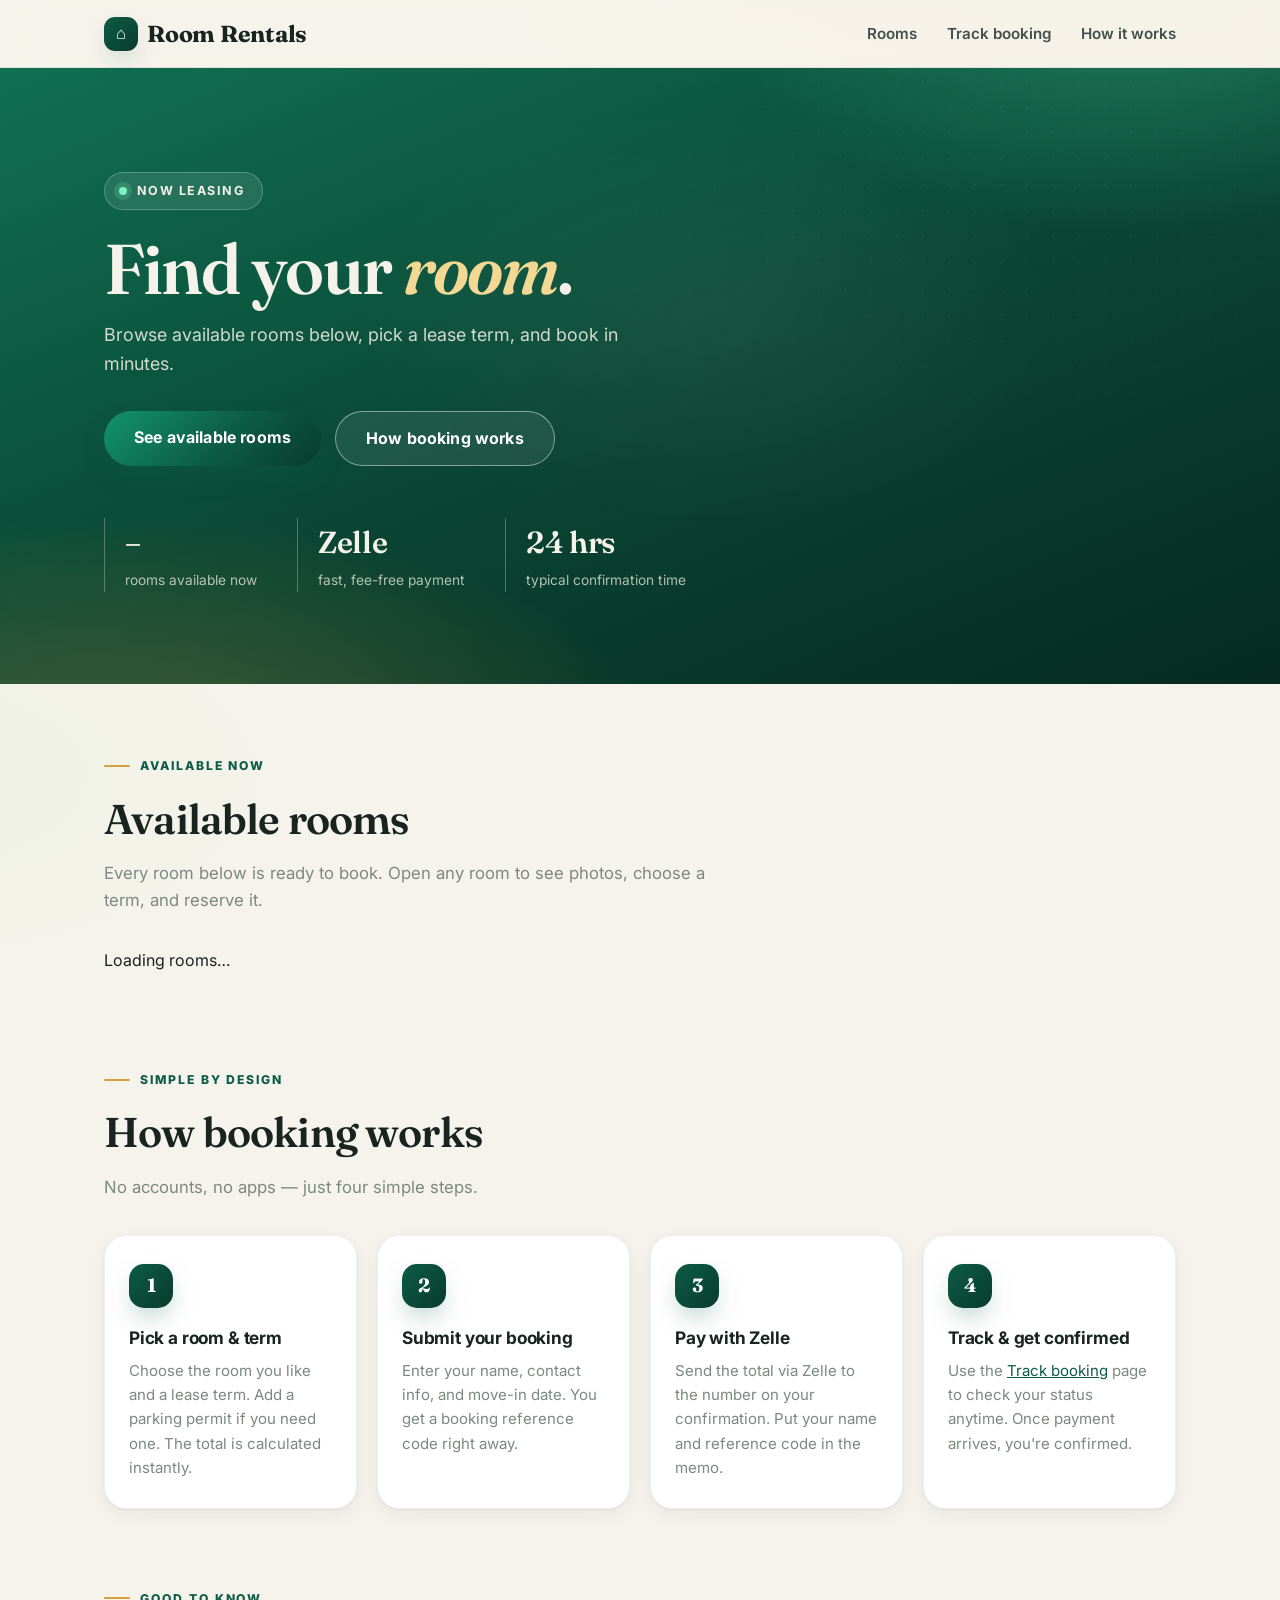
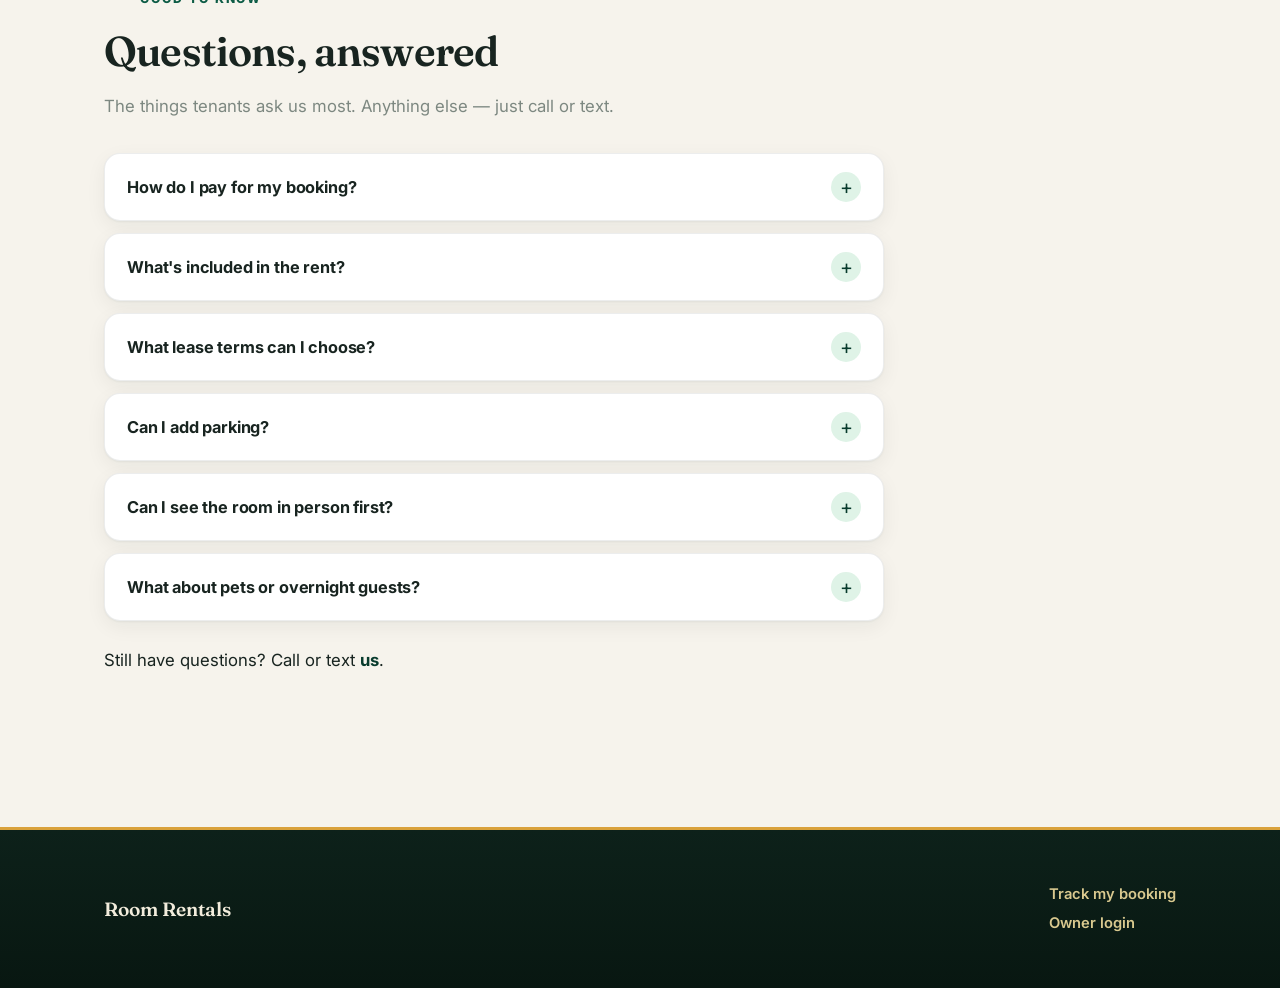
==== index.html @ 4727fe0f "Initial commit" ====
<!DOCTYPE html>
<html lang="en">
<head>
  <meta charset="UTF-8" />
  <meta name="viewport" content="width=device-width, initial-scale=1.0" />
  <meta name="theme-color" content="#083b2d" />
  <title>Rooms for Rent — Browse & Book Online</title>
  <meta name="description" content="Browse available rooms across our rental properties, pick your lease term, add parking, and book online in minutes. Pay easily with Zelle." />
  <meta property="og:type" content="website" />
  <meta property="og:title" content="Rooms for Rent — Browse & Book Online" />
  <meta property="og:description" content="Comfortable rooms for rent. Pick a term, book online, pay with Zelle." />
  <link rel="stylesheet" href="css/style.css" />
  <link rel="preconnect" href="https://fonts.googleapis.com" />
  <link rel="preconnect" href="https://fonts.gstatic.com" crossorigin />
  <link href="https://fonts.googleapis.com/css2?family=Fraunces:opsz,wght@9..144,500;9..144,600;9..144,700&family=Inter:wght@400;500;600;700;800&display=swap" rel="stylesheet" />
</head>
<body>
  <header class="site-header">
    <div class="wrap">
      <a class="brand" href="index.html"><span class="mark">⌂</span> <span id="brand-name">Room Rentals</span></a>
      <nav class="nav">
        <a href="index.html">Rooms</a>
        <a href="track.html">Track booking</a>
        <a href="#how">How it works</a>
      </nav>
    </div>
  </header>

  <section class="hero">
    <div class="wrap">
      <span class="hero-badge"><i></i>Now leasing</span>
      <h1 id="hero-title">Find your <em>room</em>.</h1>
      <p id="hero-tagline">Browse available rooms below, pick a lease term, and book in minutes.</p>
      <div class="hero-cta">
        <a class="btn" href="#rooms">See available rooms</a>
        <a class="btn ghost" href="#how">How booking works</a>
      </div>
      <div class="hero-stats">
        <div class="hstat"><strong id="stat-rooms">–</strong><span>rooms available now</span></div>
        <div class="hstat"><strong>Zelle</strong><span>fast, fee-free payment</span></div>
        <div class="hstat"><strong>24 hrs</strong><span>typical confirmation time</span></div>
      </div>
    </div>
  </section>

  <main class="wrap">
    <div id="config-warning"></div>

    <section class="section" id="rooms">
      <p class="eyebrow">Available now</p>
      <h2>Available rooms</h2>
      <p class="sub">Every room below is ready to book. Open any room to see photos, choose a term, and reserve it.</p>

      <div class="filters" id="filters" hidden>
        <div class="filter-row">
          <div class="field">
            <label for="f-search">Search</label>
            <input id="f-search" type="search" placeholder="Room or property name…" autocomplete="off" />
          </div>
          <div class="field">
            <label for="f-property">Property</label>
            <select id="f-property"><option value="">All properties</option></select>
          </div>
          <div class="field">
            <label for="f-price">Max price</label>
            <select id="f-price">
              <option value="">Any price</option>
              <option value="600">Up to $600/mo</option>
              <option value="800">Up to $800/mo</option>
              <option value="1000">Up to $1,000/mo</option>
              <option value="1500">Up to $1,500/mo</option>
            </select>
          </div>
          <div class="field">
            <label for="f-sort">Sort by</label>
            <select id="f-sort">
              <option value="featured">Featured</option>
              <option value="asc">Price: low to high</option>
              <option value="desc">Price: high to low</option>
            </select>
          </div>
        </div>
        <p class="filter-count" id="filter-count"></p>
      </div>

      <div id="listings"><p>Loading rooms…</p></div>
    </section>

    <section class="section" id="how">
      <p class="eyebrow">Simple by design</p>
      <h2>How booking works</h2>
      <p class="sub">No accounts, no apps — just four simple steps.</p>
      <div class="steps">
        <div class="step">
          <div class="num">1</div>
          <h4>Pick a room & term</h4>
          <p>Choose the room you like and a lease term. Add a parking permit if you need one. The total is calculated instantly.</p>
        </div>
        <div class="step">
          <div class="num">2</div>
          <h4>Submit your booking</h4>
          <p>Enter your name, contact info, and move-in date. You get a booking reference code right away.</p>
        </div>
        <div class="step">
          <div class="num">3</div>
          <h4>Pay with Zelle</h4>
          <p>Send the total via Zelle to the number on your confirmation. Put your name and reference code in the memo.</p>
        </div>
        <div class="step">
          <div class="num">4</div>
          <h4>Track & get confirmed</h4>
          <p>Use the <a href="track.html">Track booking</a> page to check your status anytime. Once payment arrives, you're confirmed.</p>
        </div>
      </div>
    </section>

    <section class="section" id="faq">
      <p class="eyebrow">Good to know</p>
      <h2>Questions, answered</h2>
      <p class="sub">The things tenants ask us most. Anything else — just call or text.</p>
      <div class="faq-list">
        <details>
          <summary>How do I pay for my booking?</summary>
          <p>With Zelle. After you submit a booking you'll see the exact total, our Zelle number, and your booking reference code. Send the total via Zelle and put your name plus the reference code in the memo so we can match it. We confirm within about 24 hours of receiving it.</p>
        </details>
        <details>
          <summary>What's included in the rent?</summary>
          <p>It varies by room — each listing shows its amenities. Most rooms include utilities and high-speed WiFi. Any security deposit is shown on the room page before you book.</p>
        </details>
        <details>
          <summary>What lease terms can I choose?</summary>
          <p>Pick from 1, 3, 6, or 12 months right on the room page. The total for the whole term is calculated for you before you commit.</p>
        </details>
        <details>
          <summary>Can I add parking?</summary>
          <p>Yes — tick the parking permit checkbox while booking. The monthly permit fee is added to your total automatically.</p>
        </details>
        <details>
          <summary>Can I see the room in person first?</summary>
          <p>Of course. Call or text us and we'll arrange a viewing at a time that suits you.</p>
        </details>
        <details>
          <summary>What about pets or overnight guests?</summary>
          <p>Policies vary by property — ask us before booking and we'll give you a straight answer.</p>
        </details>
      </div>
      <p class="faq-contact">Still have questions? Call or text <strong id="faq-contact">us</strong>.</p>
    </section>
  </main>

  <footer>
    <div class="wrap">
      <div>
        <p><strong id="foot-name">Room Rentals</strong></p>
        <p id="foot-contact"></p>
      </div>
      <div>
        <p><a href="track.html">Track my booking</a></p>
        <p><a href="admin.html">Owner login</a></p>
      </div>
    </div>
  </footer>

  <script type="module" src="js/home.js"></script>
</body>
</html>
---- css/style.css ----
/* ============================================================
   Room Rental Site — premium editorial design
   Fraunces (display) + Inter (UI), warm paper + deep pine + gold
   ============================================================ */
:root {
  --paper: #f6f3ec;
  --paper-deep: #efe9db;
  --card: #ffffff;
  --ink: #182420;
  --ink-soft: #43514b;
  --muted: #7d8881;
  --line: #e7dfcd;
  --pine: #0d5c46;
  --pine-deep: #083b2d;
  --pine-ink: #062a20;
  --pine-glow: #dff3e7;
  --gold: #d9a13b;
  --gold-soft: #fbf3e1;
  --danger: #d64545;
  --radius: 22px;
  --radius-sm: 14px;
  --shadow-sm: 0 1px 2px rgba(24, 36, 32, 0.05), 0 6px 20px rgba(24, 36, 32, 0.06);
  --shadow-md: 0 2px 6px rgba(24, 36, 32, 0.06), 0 20px 48px -14px rgba(24, 36, 32, 0.22);
  --shadow-pine: 0 12px 28px -10px rgba(13, 92, 70, 0.55);
  --font-display: "Fraunces", Georgia, "Times New Roman", serif;
  --font-body: "Inter", -apple-system, BlinkMacSystemFont, "Segoe UI", Roboto, Helvetica, Arial, sans-serif;
  --ease: cubic-bezier(0.22, 0.68, 0.32, 1);
}

* { box-sizing: border-box; }
html { scroll-behavior: smooth; }
body {
  margin: 0;
  font-family: var(--font-body);
  color: var(--ink);
  line-height: 1.6;
  background:
    radial-gradient(1100px 480px at 88% -4%, #f0e7d2 0%, transparent 60%),
    radial-gradient(900px 420px at -10% 30%, #eef2e4 0%, transparent 55%),
    var(--paper);
  -webkit-font-smoothing: antialiased;
}
::selection { background: var(--pine); color: #fff; }
a { color: var(--pine); }
img { max-width: 100%; display: block; }
:focus-visible { outline: 3px solid rgba(13, 92, 70, 0.45); outline-offset: 2px; border-radius: 6px; }

.wrap { max-width: 1120px; margin: 0 auto; padding: 0 24px; }

/* ---------- Header ---------- */
.site-header {
  background: rgba(246, 243, 236, 0.82);
  backdrop-filter: blur(16px) saturate(1.4);
  -webkit-backdrop-filter: blur(16px) saturate(1.4);
  border-bottom: 1px solid rgba(24, 36, 32, 0.09);
  position: sticky; top: 0; z-index: 50;
}
.site-header .wrap {
  display: flex; align-items: center; justify-content: space-between;
  padding-top: 15px; padding-bottom: 15px;
}
.brand {
  font-family: var(--font-display);
  font-weight: 700; font-size: 1.45rem;
  text-decoration: none; color: var(--ink);
  letter-spacing: -0.01em;
  display: inline-flex; align-items: center; gap: 9px;
}
.brand .mark {
  width: 34px; height: 34px; border-radius: 11px;
  background: linear-gradient(135deg, var(--pine), var(--pine-deep));
  color: #fff; display: inline-flex; align-items: center; justify-content: center;
  font-size: 1.05rem; box-shadow: var(--shadow-pine);
}
.brand em { font-style: normal; color: var(--pine); }
.nav a {
  margin-left: 26px; text-decoration: none;
  color: var(--ink-soft); font-weight: 600; font-size: 0.95rem;
  position: relative; transition: color 0.15s;
}
.nav a::after {
  content: ""; position: absolute; left: 0; bottom: -5px;
  width: 0; height: 2px; border-radius: 2px;
  background: var(--gold); transition: width 0.22s var(--ease);
}
.nav a:hover { color: var(--pine-deep); }
.nav a:hover::after { width: 100%; }

/* ---------- Hero ---------- */
.hero {
  position: relative; overflow: hidden;
  color: #f5f2e9;
  padding: 104px 0 92px;
  background:
    radial-gradient(880px 420px at 10% 115%, rgba(217, 161, 59, 0.30), transparent 62%),
    radial-gradient(720px 400px at 90% -12%, rgba(64, 200, 148, 0.35), transparent 60%),
    radial-gradient(500px 300px at 55% 40%, rgba(255, 255, 255, 0.05), transparent 70%),
    linear-gradient(158deg, #107052 0%, #0a4634 52%, #062a20 100%);
}
.hero::before {
  content: ""; position: absolute; inset: 0; pointer-events: none; opacity: 0.5;
  background-image: radial-gradient(rgba(255, 255, 255, 0.13) 1px, transparent 1.6px);
  background-size: 26px 26px;
  mask-image: radial-gradient(700px 420px at 78% 20%, #000 0%, transparent 70%);
  -webkit-mask-image: radial-gradient(700px 420px at 78% 20%, #000 0%, transparent 70%);
}
.hero .wrap { position: relative; }
.hero-badge {
  display: inline-flex; align-items: center; gap: 10px;
  background: rgba(255, 255, 255, 0.10);
  border: 1px solid rgba(255, 255, 255, 0.24);
  backdrop-filter: blur(6px);
  padding: 8px 18px 8px 14px; border-radius: 999px;
  font-size: 0.78rem; font-weight: 700;
  letter-spacing: 0.12em; text-transform: uppercase;
  animation: fadeUp 0.7s var(--ease) both;
}
.hero-badge i {
  width: 8px; height: 8px; border-radius: 50%;
  background: #7cf5c0; box-shadow: 0 0 0 5px rgba(124, 245, 192, 0.18);
  animation: pulse 2.2s ease-in-out infinite;
}
.hero h1 {
  font-family: var(--font-display);
  font-weight: 600;
  font-size: clamp(2.7rem, 6.2vw, 4.4rem);
  line-height: 1.04; letter-spacing: -0.025em;
  margin: 22px 0 16px; max-width: 14ch;
  animation: fadeUp 0.7s var(--ease) 0.08s both;
}
.hero h1 em { font-style: italic; color: #f3d894; }
.hero p {
  margin: 0 0 32px; font-size: 1.12rem; max-width: 560px;
  color: rgba(245, 242, 233, 0.85);
  animation: fadeUp 0.7s var(--ease) 0.16s both;
}
.hero-cta { display: flex; gap: 14px; flex-wrap: wrap; animation: fadeUp 0.7s var(--ease) 0.24s both; }
.hero-stats {
  display: flex; gap: 40px; flex-wrap: wrap; margin-top: 52px;
  animation: fadeUp 0.7s var(--ease) 0.32s both;
}
.hstat { border-left: 1px solid rgba(255, 255, 255, 0.28); padding-left: 20px; }
.hstat strong { display: block; font-family: var(--font-display); font-size: 1.9rem; font-weight: 600; letter-spacing: -0.01em; }
.hstat span { font-size: 0.86rem; color: rgba(245, 242, 233, 0.72); }

/* ---------- Buttons ---------- */
.btn {
  display: inline-block; border: 0; cursor: pointer;
  background: linear-gradient(135deg, #12946c 0%, var(--pine) 55%, var(--pine-deep) 100%);
  color: #fff;
  padding: 14px 30px; border-radius: 999px;
  font-size: 1rem; font-weight: 700; font-family: var(--font-body);
  text-decoration: none; letter-spacing: 0.01em;
  box-shadow: var(--shadow-pine);
  transition: transform 0.18s var(--ease), box-shadow 0.18s var(--ease), filter 0.18s;
}
.btn:hover { transform: translateY(-2px); filter: brightness(1.06); box-shadow: 0 18px 36px -10px rgba(13, 92, 70, 0.6); }
.btn:active { transform: translateY(0); }
.btn.secondary {
  background: var(--card); color: var(--pine-deep);
  border: 1.5px solid var(--line); box-shadow: var(--shadow-sm);
}
.btn.secondary:hover { border-color: var(--pine); box-shadow: var(--shadow-md); filter: none; }
.btn.ghost {
  background: rgba(255, 255, 255, 0.08); color: #fff;
  border: 1.5px solid rgba(255, 255, 255, 0.45); box-shadow: none;
  backdrop-filter: blur(6px);
}
.btn.ghost:hover { background: rgba(255, 255, 255, 0.16); filter: none; }
.btn.danger { background: linear-gradient(135deg, #e05656, #b33737); box-shadow: 0 12px 26px -10px rgba(214, 69, 69, 0.55); }
.btn.small { padding: 9px 18px; font-size: 0.87rem; }
.btn:disabled { opacity: 0.55; cursor: not-allowed; transform: none; }

/* ---------- Sections ---------- */
.section { padding: 72px 0 8px; }
.section:last-of-type { padding-bottom: 72px; }
.eyebrow {
  text-transform: uppercase; letter-spacing: 0.16em;
  font-size: 0.76rem; font-weight: 800; color: var(--pine);
  margin: 0 0 10px; display: flex; align-items: center; gap: 10px;
}
.eyebrow::before { content: ""; width: 26px; height: 2px; background: var(--gold); border-radius: 2px; }
.section h2 {
  font-family: var(--font-display); font-weight: 600;
  font-size: clamp(1.9rem, 3.6vw, 2.6rem);
  letter-spacing: -0.02em; margin: 0 0 8px;
}
.section .sub { color: var(--muted); margin: 0 0 34px; font-size: 1.05rem; max-width: 640px; }

/* ---------- Property groups & cards ---------- */
.property-group { margin-bottom: 56px; }
.property-group > h3 {
  font-family: var(--font-display); font-weight: 600;
  font-size: 1.5rem; letter-spacing: -0.01em; margin: 0 0 4px;
}
.property-group .addr { color: var(--muted); margin: 0 0 22px; font-size: 0.96rem; }

.cards { display: grid; gap: 26px; grid-template-columns: repeat(auto-fill, minmax(300px, 1fr)); }
.card {
  background: var(--card);
  border: 1px solid rgba(24, 36, 32, 0.07);
  border-radius: var(--radius); overflow: hidden;
  box-shadow: var(--shadow-sm);
  display: flex; flex-direction: column;
  transition: transform 0.28s var(--ease), box-shadow 0.28s var(--ease);
  animation: rise 0.7s var(--ease) both;
}
.cards .card:nth-child(2) { animation-delay: 0.07s; }
.cards .card:nth-child(3) { animation-delay: 0.14s; }
.cards .card:nth-child(4) { animation-delay: 0.21s; }
.cards .card:nth-child(5) { animation-delay: 0.28s; }
.cards .card:nth-child(6) { animation-delay: 0.35s; }
.card:hover { transform: translateY(-7px); box-shadow: var(--shadow-md); }
.card .photo { aspect-ratio: 16/10; background: var(--paper-deep); position: relative; overflow: hidden; }
.card .photo img { width: 100%; height: 100%; object-fit: cover; transition: transform 0.7s var(--ease); }
.card:hover .photo img { transform: scale(1.07); }
.photo-placeholder {
  width: 100%; height: 100%;
  display: flex; align-items: center; justify-content: center;
  background: linear-gradient(135deg, #cdeede 0%, #a7e3c3 55%, #8fd8b2 100%);
  color: var(--pine-deep); font-family: var(--font-display);
  font-weight: 700; font-size: 3rem;
}
.price-badge {
  position: absolute; left: 14px; bottom: 14px;
  background: rgba(10, 32, 25, 0.78);
  backdrop-filter: blur(8px); -webkit-backdrop-filter: blur(8px);
  color: #fff; font-weight: 800; font-size: 1.02rem;
  padding: 8px 16px; border-radius: 999px;
  border: 1px solid rgba(255, 255, 255, 0.22);
  box-shadow: 0 8px 20px rgba(0, 0, 0, 0.25);
}
.price-badge small { font-weight: 600; opacity: 0.75; font-size: 0.78rem; }
.card .body { padding: 22px 22px 24px; display: flex; flex-direction: column; gap: 9px; flex: 1; }
.card .body h4 { margin: 0; font-size: 1.22rem; font-weight: 700; letter-spacing: -0.01em; }
.card .prop { color: var(--muted); font-size: 0.9rem; margin: 0; display: flex; align-items: center; gap: 6px; }
.card .prop::before { content: "◈"; color: var(--gold); font-size: 0.7rem; }
.card .amenities { display: flex; flex-wrap: wrap; gap: 7px; margin: 5px 0 8px; }
.tag {
  background: var(--pine-glow); color: var(--pine-deep);
  border: 1px solid rgba(13, 92, 70, 0.16);
  font-size: 0.76rem; font-weight: 700; letter-spacing: 0.02em;
  padding: 4px 12px; border-radius: 999px;
}
.card .body .btn { margin-top: auto; text-align: center; }

/* ---------- Steps ---------- */
.steps { display: grid; gap: 20px; grid-template-columns: repeat(auto-fit, minmax(230px, 1fr)); }
.step {
  background: var(--card); border: 1px solid rgba(24, 36, 32, 0.07);
  border-radius: var(--radius); padding: 28px 24px; box-shadow: var(--shadow-sm);
  position: relative; overflow: hidden;
  transition: transform 0.25s var(--ease), box-shadow 0.25s var(--ease);
}
.step:hover { transform: translateY(-5px); box-shadow: var(--shadow-md); }
.step::after {
  content: ""; position: absolute; top: 0; left: 0; right: 0; height: 4px;
  background: linear-gradient(90deg, var(--pine), var(--gold));
  opacity: 0; transition: opacity 0.25s;
}
.step:hover::after { opacity: 1; }
.step .num {
  width: 44px; height: 44px; border-radius: 15px;
  background: linear-gradient(135deg, var(--pine), var(--pine-deep));
  color: #fff; font-family: var(--font-display);
  display: flex; align-items: center; justify-content: center;
  font-weight: 700; font-size: 1.2rem; margin-bottom: 16px;
  box-shadow: var(--shadow-pine);
}
.step h4 { margin: 0 0 8px; font-size: 1.08rem; letter-spacing: -0.01em; }
.step p { margin: 0; color: var(--muted); font-size: 0.94rem; }

/* ---------- Room detail ---------- */
.room-layout { display: grid; gap: 40px; grid-template-columns: 1fr; padding: 44px 0 70px; animation: fadeUp 0.6s var(--ease) both; }
@media (min-width: 960px) { .room-layout { grid-template-columns: 1.15fr 1fr; } }

.gallery .main {
  border-radius: var(--radius); overflow: hidden; background: var(--paper-deep);
  aspect-ratio: 16/10; box-shadow: var(--shadow-md);
  border: 1px solid rgba(24, 36, 32, 0.07);
}
.gallery .main img { width: 100%; height: 100%; object-fit: cover; }
.gallery .main .photo-placeholder { font-size: 4rem; }
.thumbs { display: flex; gap: 12px; margin-top: 14px; flex-wrap: wrap; }
.thumbs img, .thumbs .thumb-ph {
  width: 92px; height: 66px; object-fit: cover; border-radius: 12px; cursor: pointer;
  border: 2px solid transparent; transition: transform 0.18s var(--ease), border-color 0.18s;
  box-shadow: var(--shadow-sm);
}
.thumbs img:hover { transform: translateY(-2px); }
.thumbs img.active { border-color: var(--gold); }
.thumbs .thumb-ph {
  display: flex; align-items: center; justify-content: center;
  background: var(--pine-glow); color: var(--pine-deep);
  font-family: var(--font-display); font-weight: 700; font-size: 1.3rem;
}

.room-info h1 {
  font-family: var(--font-display); font-weight: 600;
  margin: 0 0 8px; font-size: clamp(1.9rem, 4vw, 2.6rem);
  letter-spacing: -0.02em; line-height: 1.1;
}
.room-info .addr { color: var(--muted); margin: 0 0 18px; font-size: 1rem; }
.room-info .desc { margin: 0 0 20px; color: var(--ink-soft); font-size: 1.05rem; }

.book-box {
  background: var(--card);
  border: 1px solid rgba(24, 36, 32, 0.08);
  border-radius: 26px; padding: 30px 28px;
  box-shadow: var(--shadow-md);
  position: relative; overflow: hidden;
}
.book-box::before {
  content: ""; position: absolute; top: 0; left: 0; right: 0; height: 5px;
  background: linear-gradient(90deg, var(--pine) 0%, #2ea37c 50%, var(--gold) 100%);
}
@media (min-width: 960px) { .book-box { position: sticky; top: 96px; } }
.book-box h3 { margin: 4px 0 12px; font-family: var(--font-display); font-size: 1.45rem; font-weight: 600; letter-spacing: -0.01em; }
.price-line { font-family: var(--font-display); font-size: 2rem; font-weight: 700; color: var(--pine-deep); letter-spacing: -0.02em; }
.price-line small { font-family: var(--font-body); font-size: 0.95rem; color: var(--muted); font-weight: 500; }

.term-pills { display: flex; flex-wrap: wrap; gap: 10px; margin-bottom: 18px; }
.term-pills label { cursor: pointer; }
.term-pills input { position: absolute; opacity: 0; pointer-events: none; }
.term-pills .pill {
  display: inline-block; padding: 11px 20px; border-radius: 14px;
  border: 1.5px solid var(--line); background: #fffdf8;
  font-weight: 700; font-size: 0.94rem; color: var(--ink-soft);
  transition: all 0.18s var(--ease);
}
.term-pills .pill:hover { border-color: var(--pine); transform: translateY(-1px); }
.term-pills input:checked + .pill {
  border-color: var(--pine-deep);
  background: linear-gradient(135deg, var(--pine), var(--pine-deep));
  color: #fff; box-shadow: var(--shadow-pine);
  transform: translateY(-1px);
}
.term-pills input:focus-visible + .pill { outline: 3px solid rgba(13, 92, 70, 0.45); outline-offset: 2px; }

.totals {
  border-top: 1.5px dashed var(--line);
  margin: 4px 0 20px; padding-top: 16px;
  background: linear-gradient(180deg, rgba(223, 243, 231, 0.35), transparent);
  border-radius: 0 0 14px 14px;
}
.totals .row { display: flex; justify-content: space-between; gap: 12px; margin-bottom: 7px; color: var(--ink-soft); font-size: 0.95rem; padding: 0 4px; }
.totals .row.grand {
  color: var(--pine-deep); font-weight: 800; font-size: 1.28rem;
  margin-top: 10px; padding-top: 12px;
  border-top: 1.5px solid var(--line);
  font-family: var(--font-display); letter-spacing: -0.01em;
}

form .field { margin-bottom: 16px; }
form label { display: block; font-weight: 700; margin-bottom: 7px; font-size: 0.9rem; letter-spacing: 0.01em; }
form input, form textarea, form select {
  width: 100%; padding: 13px 16px; font-size: 1rem;
  border: 1.5px solid var(--line); border-radius: var(--radius-sm);
  background: #fffdf9; font-family: inherit; color: var(--ink);
  transition: border-color 0.15s, box-shadow 0.15s, background 0.15s;
}
form input:hover, form textarea:hover, form select:hover { border-color: #d3c8ae; }
form input:focus, form textarea:focus, form select:focus {
  outline: none; border-color: var(--pine);
  box-shadow: 0 0 0 4px rgba(13, 92, 70, 0.13); background: #fff;
}
form .hint { font-size: 0.85rem; color: var(--muted); margin-top: 6px; }
form .btn { width: 100%; margin-top: 4px; }

/* ---------- Confirmation ---------- */
.confirm {
  background: linear-gradient(160deg, #f2fbf5 0%, #e6f5ec 100%);
  border: 1.5px solid rgba(13, 92, 70, 0.3);
  border-radius: var(--radius); padding: 30px 28px; margin-top: 22px;
  box-shadow: var(--shadow-sm);
  animation: rise 0.6s var(--ease) both;
}
.confirm h3 { margin: 0 0 12px; color: var(--pine-deep); font-family: var(--font-display); font-size: 1.6rem; letter-spacing: -0.01em; }
.zelle-box {
  background: #fff; border: 2px dashed var(--pine); border-radius: 18px;
  padding: 22px 18px; margin: 18px 0; text-align: center;
  box-shadow: var(--shadow-sm);
}
.zelle-box .amount {
  font-family: var(--font-display);
  font-size: 2.6rem; font-weight: 700; color: var(--pine-deep); letter-spacing: -0.02em;
}
.zelle-box .to { font-size: 1.08rem; font-weight: 700; color: var(--pine); margin-top: 8px; }
.refcode {
  display: inline-block; background: var(--pine-ink); color: #ffe9bd;
  font-weight: 800; letter-spacing: 3px; padding: 7px 18px; border-radius: 10px;
  font-size: 1.02rem; border: 1px solid rgba(217, 161, 59, 0.5);
}

/* ---------- Admin ---------- */
.admin-tabs { display: flex; gap: 10px; margin: 28px 0 24px; }
.admin-tabs button {
  padding: 11px 24px; border-radius: 999px;
  border: 1.5px solid var(--line);
  background: var(--card); font-weight: 700; cursor: pointer;
  font-size: 0.94rem; color: var(--ink-soft); font-family: var(--font-body);
  transition: all 0.18s var(--ease);
}
.admin-tabs button:hover { border-color: var(--pine); transform: translateY(-1px); }
.admin-tabs button.active {
  border-color: var(--pine-deep); color: #fff;
  background: linear-gradient(135deg, var(--pine), var(--pine-deep));
  box-shadow: var(--shadow-pine);
}

.data-wrap { overflow-x: auto; border-radius: var(--radius); box-shadow: var(--shadow-md); border: 1px solid rgba(24, 36, 32, 0.07); }
table.data { width: 100%; border-collapse: collapse; background: var(--card); font-size: 0.92rem; }
table.data th, table.data td { padding: 14px 16px; text-align: left; border-bottom: 1px solid var(--line); vertical-align: top; }
table.data thead th {
  background: var(--pine-ink); color: #f0ead9;
  font-size: 0.76rem; text-transform: uppercase; letter-spacing: 0.09em;
  border-bottom: 0; white-space: nowrap;
}
table.data tbody tr { transition: background 0.12s; }
table.data tbody tr:hover { background: #fbf8f0; }
table.data tbody tr:last-child td { border-bottom: 0; }
.status {
  display: inline-flex; align-items: center; gap: 7px;
  font-weight: 700; font-size: 0.8rem; padding: 5px 13px 5px 11px;
  border-radius: 999px; white-space: nowrap; letter-spacing: 0.02em;
}
.status::before { content: ""; width: 7px; height: 7px; border-radius: 50%; background: currentColor; }
.status.pending_payment { background: var(--gold-soft); color: #8a5c14; }
.status.confirmed { background: var(--pine-glow); color: var(--pine-deep); }
.status.cancelled { background: #fdecec; color: #a83232; }
.row-actions { display: flex; gap: 8px; flex-wrap: wrap; }

.admin-grid { display: grid; gap: 28px; grid-template-columns: 1fr; }
@media (min-width: 960px) { .admin-grid { grid-template-columns: 1fr 1.45fr; } }
.panel {
  background: var(--card); border: 1px solid rgba(24, 36, 32, 0.08);
  border-radius: var(--radius); padding: 28px 26px; box-shadow: var(--shadow-sm);
}
.panel h3 { margin: 0 0 18px; font-family: var(--font-display); font-size: 1.35rem; font-weight: 600; letter-spacing: -0.01em; }
.checkbox-row { display: flex; align-items: center; gap: 12px; margin-bottom: 16px; }
.checkbox-row input { width: 20px; height: 20px; accent-color: var(--pine); flex: none; }
.photo-list { display: flex; gap: 10px; flex-wrap: wrap; margin: 10px 0; }
.photo-list img { width: 96px; height: 70px; object-fit: cover; border-radius: 12px; box-shadow: var(--shadow-sm); }
.photo-list .pwrap { position: relative; }
.photo-list .pwrap button {
  position: absolute; top: -9px; right: -9px; width: 26px; height: 26px;
  border-radius: 50%; border: 2px solid #fff; background: var(--danger); color: #fff;
  font-weight: 800; cursor: pointer; line-height: 1; font-size: 0.85rem;
  box-shadow: 0 4px 10px rgba(0, 0, 0, 0.25); transition: transform 0.15s;
}
.photo-list .pwrap button:hover { transform: scale(1.12); }

.login-box { max-width: 440px; margin: 70px auto; animation: rise 0.6s var(--ease) both; }
.notice {
  background: var(--gold-soft); border: 1px solid #ecd193;
  border-left: 5px solid var(--gold);
  border-radius: var(--radius-sm); padding: 16px 18px; margin-bottom: 20px; font-size: 0.95rem;
}
.error {
  background: #fdecec; border: 1px solid #f3b6b6;
  border-left: 5px solid var(--danger);
  border-radius: var(--radius-sm); padding: 16px 18px; margin-bottom: 20px; color: #8f2b2b;
}
.hidden { display: none !important; }

/* ---------- Footer ---------- */
footer {
  background: linear-gradient(180deg, #0d211a 0%, #081711 100%);
  color: #b9c4bd; padding: 48px 0; margin-top: 64px;
  border-top: 3px solid var(--gold);
}
footer .wrap { display: flex; justify-content: space-between; flex-wrap: wrap; gap: 18px; align-items: center; }
footer strong { font-family: var(--font-display); font-size: 1.2rem; color: #f2ecdc; font-weight: 600; }
footer a { color: #d9c98f; text-decoration: none; font-weight: 600; }
footer a:hover { color: #f3d894; }
footer p { margin: 5px 0; font-size: 0.92rem; }

/* ---------- Motion ---------- */
@keyframes rise {
  from { opacity: 0; transform: translateY(22px); }
  to { opacity: 1; transform: translateY(0); }
}
@keyframes fadeUp {
  from { opacity: 0; transform: translateY(18px); }
  to { opacity: 1; transform: translateY(0); }
}
@keyframes pulse {
  0%, 100% { box-shadow: 0 0 0 4px rgba(124, 245, 192, 0.18); }
  50% { box-shadow: 0 0 0 8px rgba(124, 245, 192, 0.05); }
}
@media (prefers-reduced-motion: reduce) {
  *, *::before, *::after { animation: none !important; transition: none !important; }
  html { scroll-behavior: auto; }
}
@media (max-width: 640px) {
  .hero { padding: 72px 0 64px; }
  .book-box { padding: 24px 20px; }
  .hero-stats { gap: 24px; }
}

/* ============================================================
   UX pass — filters, skeletons, FAQ, tracker, lightbox,
   admin dashboard widgets
   ============================================================ */

/* ---------- Homepage filters ---------- */
.filters {
  background: var(--card);
  border: 1px solid rgba(24, 36, 32, 0.08);
  border-radius: var(--radius);
  padding: 22px 22px 14px;
  box-shadow: var(--shadow-sm);
  margin-bottom: 30px;
}
.filter-row {
  display: grid; gap: 14px;
  grid-template-columns: 1fr;
}
@media (min-width: 760px) { .filter-row { grid-template-columns: 1.4fr 1fr 1fr 1fr; } }
.filter-row .field { margin-bottom: 0; }
.filter-count { font-size: 0.88rem; color: var(--muted); margin: 12px 2px 6px; }

/* ---------- Skeleton loading ---------- */
.skel-block, .skel-line {
  border-radius: 10px;
  background: linear-gradient(100deg, #ece5d3 40%, #f7f2e6 50%, #ece5d3 60%);
  background-size: 200% 100%;
  animation: shimmer 1.4s ease-in-out infinite;
}
.skel-line { height: 16px; margin-bottom: 10px; }
@keyframes shimmer {
  from { background-position: 180% 0; }
  to { background-position: -20% 0; }
}

/* ---------- FAQ ---------- */
.faq-list { display: flex; flex-direction: column; gap: 12px; max-width: 780px; }
.faq-list details {
  background: var(--card);
  border: 1px solid rgba(24, 36, 32, 0.08);
  border-radius: 16px; padding: 0 22px;
  box-shadow: var(--shadow-sm);
  transition: box-shadow 0.2s var(--ease);
}
.faq-list details[open] { box-shadow: var(--shadow-md); }
.faq-list summary {
  cursor: pointer; list-style: none;
  font-weight: 700; font-size: 1.02rem; letter-spacing: -0.01em;
  padding: 18px 0; display: flex; justify-content: space-between; align-items: center; gap: 14px;
}
.faq-list summary::-webkit-details-marker { display: none; }
.faq-list summary::after {
  content: "+"; flex: none;
  width: 30px; height: 30px; border-radius: 50%;
  background: var(--pine-glow); color: var(--pine-deep);
  display: inline-flex; align-items: center; justify-content: center;
  font-size: 1.25rem; font-weight: 400; line-height: 1;
  transition: transform 0.25s var(--ease), background 0.2s;
}
.faq-list details[open] summary::after { transform: rotate(45deg); background: var(--pine); color: #fff; }
.faq-list details p { margin: 0 0 20px; color: var(--ink-soft); }
.faq-contact { margin-top: 26px; font-size: 1.05rem; }
.faq-contact strong { color: var(--pine-deep); }

/* ---------- Booking tracker ---------- */
.stepper { display: flex; align-items: center; margin: 6px 0 22px; }
.tstep { display: flex; flex-direction: column; align-items: center; gap: 8px; min-width: 86px; }
.tstep .dot {
  width: 40px; height: 40px; border-radius: 50%;
  display: flex; align-items: center; justify-content: center;
  font-weight: 800; font-size: 0.95rem;
  background: #efe9db; color: var(--muted);
  border: 2px solid var(--line);
  transition: all 0.3s var(--ease);
}
.tstep span { font-size: 0.8rem; font-weight: 700; color: var(--muted); text-align: center; }
.tstep.done .dot { background: linear-gradient(135deg, var(--pine), var(--pine-deep)); color: #fff; border-color: var(--pine-deep); }
.tstep.done span { color: var(--pine-deep); }
.tstep.current .dot {
  background: var(--gold-soft); color: #8a5c14; border-color: var(--gold);
  box-shadow: 0 0 0 6px rgba(217, 161, 59, 0.18);
  animation: pulse 2.2s ease-in-out infinite;
}
.tstep.current span { color: #8a5c14; }
.tstep.cancelled .dot { background: #fdecec; color: #a83232; border-color: #f3b6b6; }
.tstep.cancelled span { color: #a83232; }
.tline { flex: 1; height: 3px; border-radius: 3px; background: var(--line); margin: 0 6px 26px; }
.tline.done { background: linear-gradient(90deg, var(--pine), #2ea37c); }
.detail-grid {
  display: grid; gap: 12px 20px;
  grid-template-columns: repeat(auto-fit, minmax(150px, 1fr));
  background: #fbf8f0; border: 1px solid var(--line);
  border-radius: 16px; padding: 18px 20px;
}
.detail-grid span { display: block; font-size: 0.76rem; text-transform: uppercase; letter-spacing: 0.08em; color: var(--muted); font-weight: 700; margin-bottom: 3px; }
.detail-grid strong { font-size: 1rem; }

/* ---------- Lightbox ---------- */
.lightbox {
  position: fixed; inset: 0; z-index: 200;
  background: rgba(8, 20, 16, 0.94);
  backdrop-filter: blur(8px);
  display: flex; align-items: center; justify-content: center;
  animation: lbIn 0.25s var(--ease) both;
  cursor: zoom-out;
}
.lightbox img {
  max-width: min(92vw, 1200px); max-height: 86vh;
  border-radius: 18px; box-shadow: 0 40px 100px rgba(0, 0, 0, 0.5);
  cursor: default;
}
.lb-close, .lb-prev, .lb-next {
  position: absolute; border: 0; cursor: pointer;
  width: 52px; height: 52px; border-radius: 50%;
  background: rgba(255, 255, 255, 0.12); color: #fff;
  font-size: 1.7rem; line-height: 1;
  display: flex; align-items: center; justify-content: center;
  border: 1px solid rgba(255, 255, 255, 0.25);
  transition: background 0.18s, transform 0.18s;
}
.lb-close:hover, .lb-prev:hover, .lb-next:hover { background: rgba(255, 255, 255, 0.28); transform: scale(1.06); }
.lb-close { top: 22px; right: 22px; }
.lb-prev { left: 22px; top: 50%; transform: translateY(-50%); }
.lb-next { right: 22px; top: 50%; transform: translateY(-50%); }
.lb-prev:hover { transform: translateY(-50%) scale(1.06); }
.lb-next:hover { transform: translateY(-50%) scale(1.06); }
.lb-count {
  position: absolute; bottom: 24px; left: 50%; transform: translateX(-50%);
  color: rgba(255, 255, 255, 0.85); font-weight: 700; font-size: 0.9rem;
  background: rgba(255, 255, 255, 0.12); padding: 6px 16px; border-radius: 999px;
}
@keyframes lbIn { from { opacity: 0; } to { opacity: 1; } }

/* ---------- Admin dashboard widgets ---------- */
.stats-row { display: grid; gap: 16px; grid-template-columns: repeat(auto-fit, minmax(180px, 1fr)); margin-bottom: 22px; }
.stat-card {
  background: var(--card); border: 1px solid rgba(24, 36, 32, 0.08);
  border-radius: 18px; padding: 20px 22px; box-shadow: var(--shadow-sm);
  position: relative; overflow: hidden;
}
.stat-card::before { content: ""; position: absolute; left: 0; top: 0; bottom: 0; width: 5px; background: var(--pine); }
.stat-card.warn::before { background: var(--gold); }
.stat-card.ok::before { background: #2ea37c; }
.stat-card strong { display: block; font-family: var(--font-display); font-size: 2rem; font-weight: 700; letter-spacing: -0.02em; color: var(--pine-deep); }
.stat-card span { font-size: 0.86rem; color: var(--muted); font-weight: 600; }

.bookings-toolbar { display: flex; gap: 14px; flex-wrap: wrap; align-items: flex-end; margin-bottom: 18px; }
.bookings-toolbar .field { margin-bottom: 0; min-width: 170px; }
.bookings-toolbar .field.grow { flex: 1; min-width: 220px; }

.prop-row {
  display: flex; justify-content: space-between; align-items: center; gap: 12px;
  padding: 12px 0; border-bottom: 1px solid var(--line);
}
.prop-row:last-of-type { border-bottom: 0; }
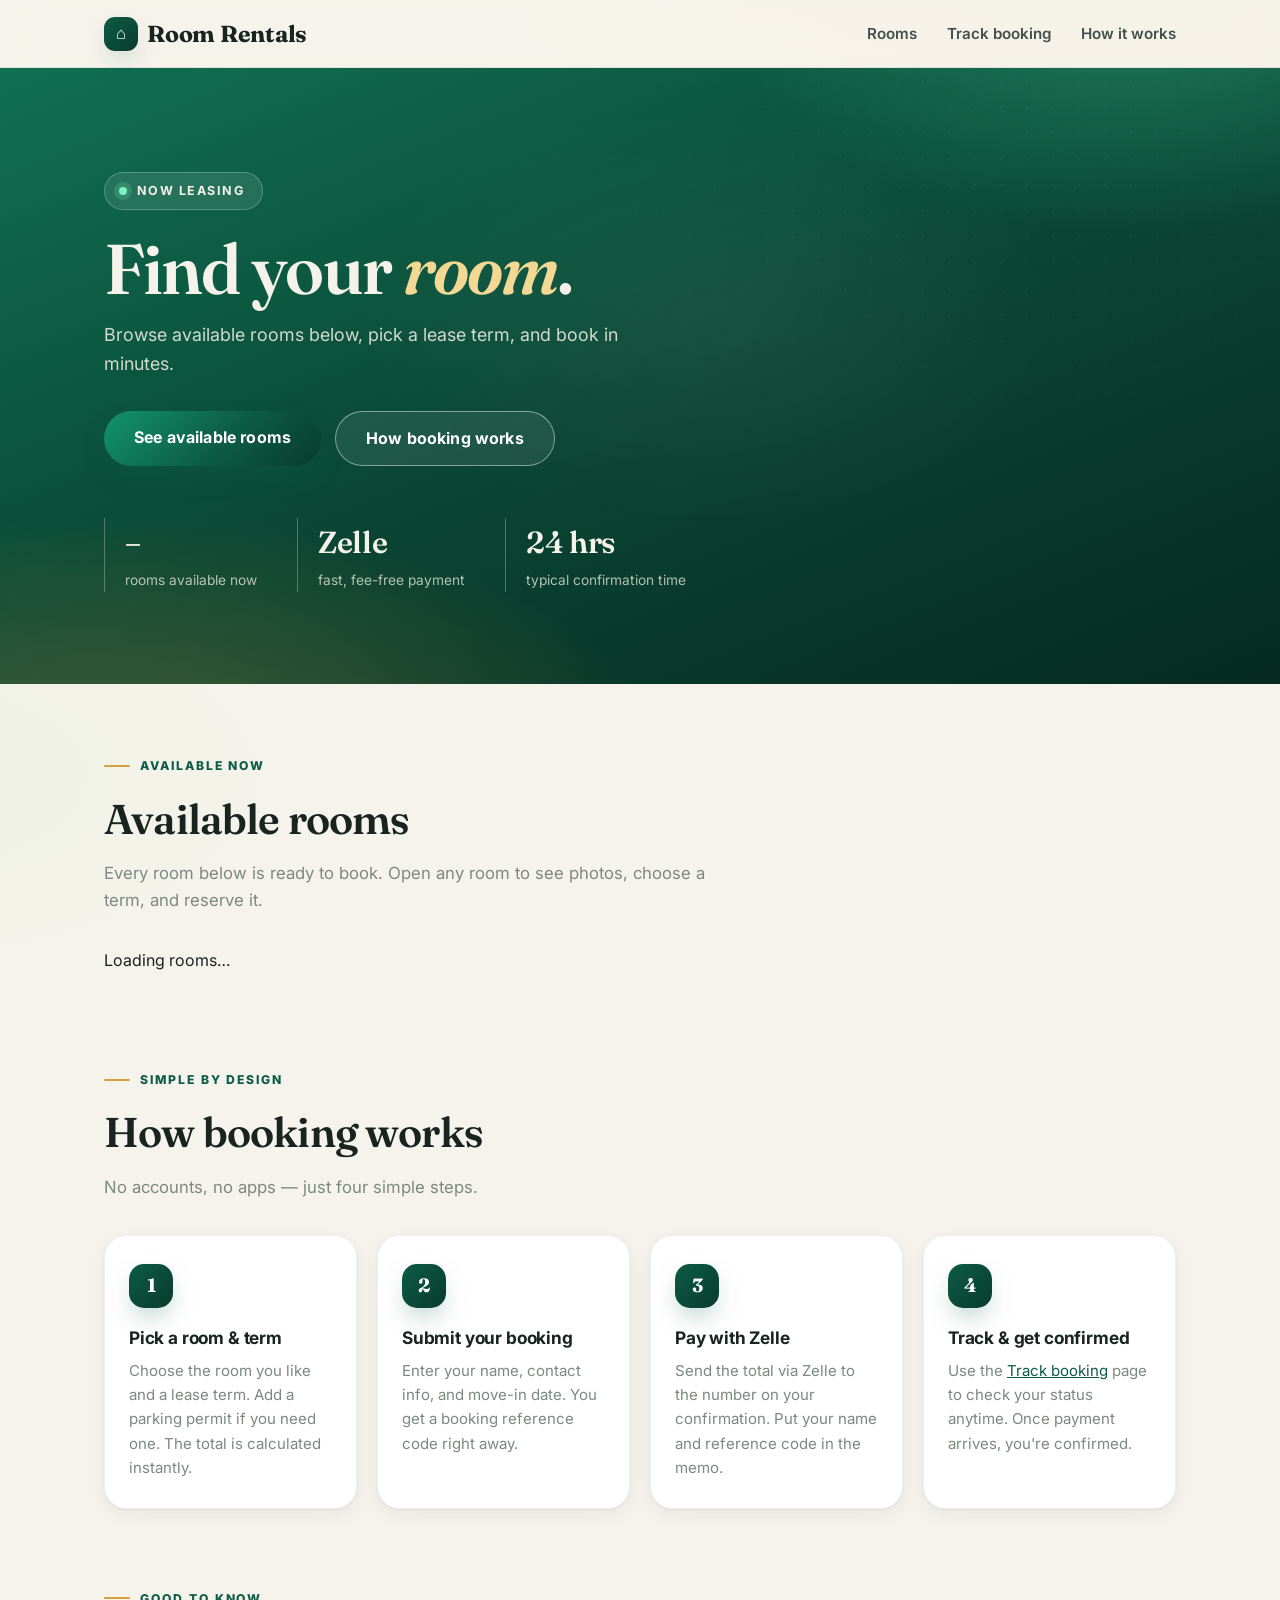
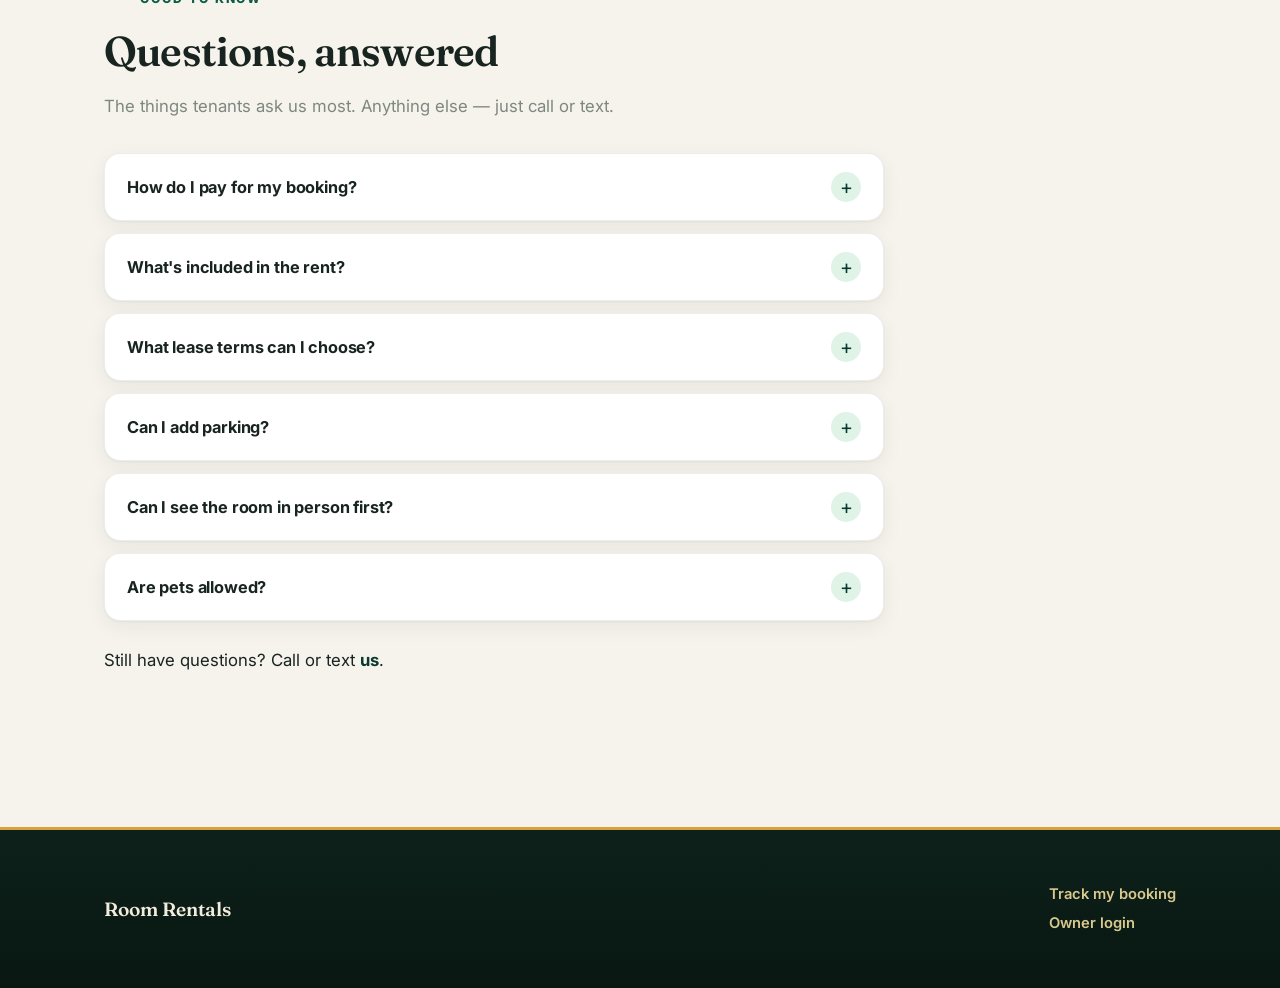
==== commit 410dbbf5: "Add files via upload" ====
--- a/index.html
+++ b/index.html
@@ -129,7 +129,7 @@
         </details>
         <details>
           <summary>What lease terms can I choose?</summary>
-          <p>Pick from 1, 3, 6, or 12 months right on the room page. The total for the whole term is calculated for you before you commit.</p>
+          <p>Each room page lists the lease terms available and the monthly rate for each — longer stays often come with a lower monthly rate. The full total for your term is calculated for you before you commit.</p>
         </details>
         <details>
           <summary>Can I add parking?</summary>
@@ -140,8 +140,8 @@
           <p>Of course. Call or text us and we'll arrange a viewing at a time that suits you.</p>
         </details>
         <details>
-          <summary>What about pets or overnight guests?</summary>
-          <p>Policies vary by property — ask us before booking and we'll give you a straight answer.</p>
+          <summary>Are pets allowed?</summary>
+          <p>No, sorry — pets aren't allowed in our rooms.</p>
         </details>
       </div>
       <p class="faq-contact">Still have questions? Call or text <strong id="faq-contact">us</strong>.</p>
